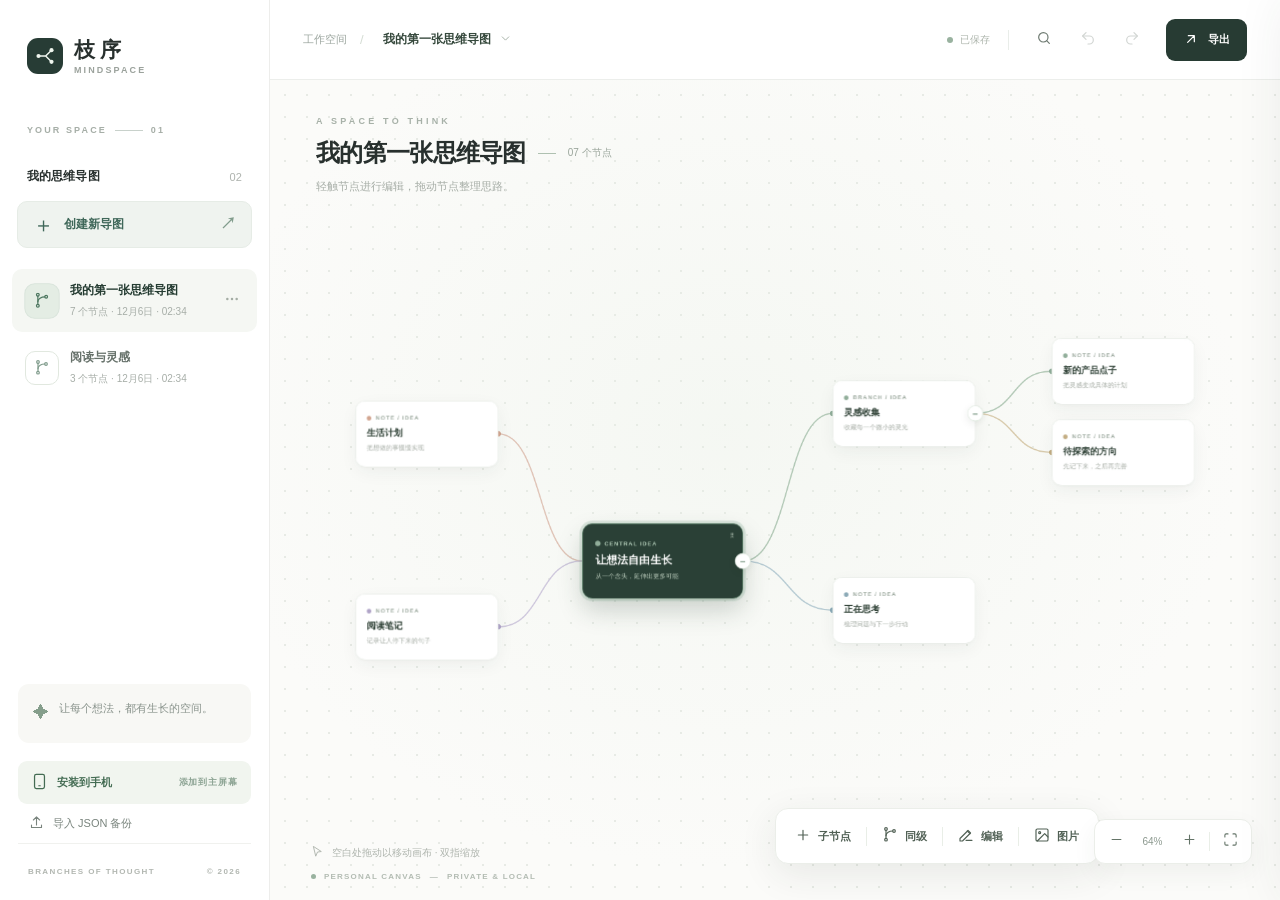
==== zhixu/index.html @ a403e35e "publish: Zhixu Android APK and download site [skip ci]" ====
<!doctype html>
<html lang="zh-CN">
<head>
  <meta charset="UTF-8" />
  <meta name="viewport" content="width=device-width,initial-scale=1,viewport-fit=cover,maximum-scale=1,user-scalable=no" />
  <meta name="theme-color" content="#f8f8f5" />
  <meta name="apple-mobile-web-app-capable" content="yes" />
  <meta name="apple-mobile-web-app-status-bar-style" content="default" />
  <meta name="apple-mobile-web-app-title" content="枝序" />
  <meta name="description" content="枝序 — 一个安静、自由的思维导图工作空间。" />
  <link rel="manifest" href="manifest.webmanifest" />
  <link rel="icon" href="assets/icon.svg" type="image/svg+xml" />
  <link rel="apple-touch-icon" href="assets/icon-192.png" />
  <link rel="stylesheet" href="styles.css" />
  <link rel="stylesheet" href="motion.css" />
  <title>枝序 · Mindspace</title>
</head>
<body>
  <div id="app">
    <aside class="sidebar" id="sidebar">
      <div class="brand-area">
        <div class="brand-emblem" aria-hidden="true"><svg viewBox="0 0 40 40"><path d="M10 20H21M21 20L30 11M21 20L30 29"/><circle cx="10" cy="20" r="3.2"/><circle cx="30" cy="11" r="3.2"/><circle cx="30" cy="29" r="3.2"/></svg></div>
        <div class="brand-text"><span class="brand-cn">枝序</span><span class="brand-en">MINDSPACE</span></div>
        <button class="icon-btn sidebar-close mobile-only" id="close-sidebar" aria-label="关闭侧栏">×</button>
      </div>
      <div class="workspace-caption">YOUR SPACE <span class="caption-line"></span> 01</div>
      <div class="sidebar-section-head"><span>我的思维导图</span><span id="doc-count" class="section-count">0</span></div>
      <button class="new-map-btn" id="new-map-btn"><span class="small-plus">＋</span><span>创建新导图</span><span class="new-map-arrow">↗</span></button>
      <div id="doc-list" class="doc-list"></div>
      <div class="sidebar-bottom">
        <div class="small-help"><span class="help-star">✦</span><span>让每个想法，都有生长的空间。</span></div>
        <button id="install-app-btn" class="sidebar-text-btn install-app-btn"><span data-icon="smartphone"></span> 安装到手机 <span class="install-caption install-suffix">添加到主屏幕</span></button>
        <button id="import-btn" class="sidebar-text-btn"><span data-icon="upload"></span> 导入 JSON 备份</button>
        <div class="sidebar-footer">BRANCHES OF THOUGHT <span>© 2026</span></div>
      </div>
    </aside>
    <div id="sidebar-scrim" class="sidebar-scrim"></div>
    <div class="workspace">
      <header class="topbar">
        <div class="topbar-left">
          <button class="icon-btn mobile-only" id="menu-btn" title="打开导图列表" aria-label="打开导图列表"><span data-icon="menu"></span></button>
          <span class="top-crumb">工作空间</span><span class="top-divider">/</span>
          <button class="title-button" id="rename-btn" title="重命名导图"><span id="header-title">我的思维导图</span><span data-icon="chevron-down"></span></button>
        </div>
        <div class="topbar-right">
          <span class="saved-state"><span class="saved-dot"></span><span id="save-label">已保存</span></span>
          <span class="top-separator"></span>
          <button class="icon-btn hide-small" id="search-btn" title="搜索节点" aria-label="搜索节点"><span data-icon="search"></span></button>
          <button class="icon-btn" id="undo-btn" title="撤销 Ctrl+Z" aria-label="撤销"><span data-icon="undo"></span></button>
          <button class="icon-btn" id="redo-btn" title="重做 Ctrl+Shift+Z" aria-label="重做"><span data-icon="redo"></span></button>
          <button class="export-btn" id="export-btn"><span data-icon="arrow-up-right"></span><span>导出</span></button>
        </div>
      </header>
      <main class="board-frame">
        <div class="canvas-header">
          <div class="eyebrow">A SPACE TO THINK</div>
          <div class="canvas-title-row"><h1 id="canvas-title">我的思维导图</h1><span class="small-accent-line"></span><span class="node-counter" id="node-count">07 个节点</span></div>
          <p class="canvas-description">轻触节点进行编辑，拖动节点整理思路。</p>
        </div>
        <div class="board" id="board" aria-label="思维导图画布">
          <div class="canvas-content" id="canvas-content">
            <svg id="connectors" class="connectors" viewBox="-5000 -5000 10000 10000" xmlns="http://www.w3.org/2000/svg"></svg>
            <div id="nodes-layer"></div>
          </div>
          <div class="canvas-hint" id="canvas-hint"><span data-icon="mouse-pointer"></span> 空白处拖动以移动画布 · 双指缩放</div>
          <div class="float-tools" id="float-tools">
            <button title="新建子节点" id="add-child-btn"><span data-icon="plus"></span><span>子节点</span></button>
            <span class="tool-divider"></span>
            <button title="新建同级节点" id="add-sibling-btn"><span data-icon="git-branch"></span><span>同级</span></button>
            <span class="tool-divider"></span>
            <button title="编辑选中节点" id="edit-selected-btn"><span data-icon="edit-3"></span><span>编辑</span></button>
            <span class="tool-divider"></span>
            <button title="插入图片" id="add-image-btn"><span data-icon="image"></span><span>图片</span></button>
          </div>
          <div class="zoom-control">
            <button id="zoom-out-btn" title="缩小"><span data-icon="minus"></span></button>
            <span id="zoom-label">100%</span>
            <button id="zoom-in-btn" title="放大"><span data-icon="plus"></span></button>
            <span class="zoom-divider"></span>
            <button id="fit-btn" title="适应画布"><span data-icon="maximize"></span></button>
          </div>
          <div class="board-bottom-left"><span class="presence-dot"></span> PERSONAL CANVAS <span>—</span> PRIVATE & LOCAL</div>
        </div>
      </main>
    </div>

    <aside class="inspector" id="inspector" aria-label="节点编辑器">
      <div class="inspector-head"><div><div class="inspector-eyebrow">NODE EDITOR</div><h2>编辑想法</h2></div><button class="icon-btn" id="close-inspector" aria-label="关闭编辑器"><span data-icon="x"></span></button></div>
      <div class="inspector-scroll">
        <div class="field-block"><label for="node-title-input">节点标题 <span>01</span></label><input id="node-title-input" class="editor-input" maxlength="90" placeholder="为这个想法命名" /></div>
        <div class="field-block"><label for="node-note-input">详细内容 <span>02</span></label><textarea id="node-note-input" class="editor-textarea" maxlength="12000" placeholder="写下你的思考、灵感或待办事项…"></textarea><div class="field-caption">支持多行文字 · 自动保存</div></div>
        <div class="field-block"><label>主题颜色 <span>03</span></label><div id="color-palette" class="color-palette"></div></div>
        <div class="field-block"><label>图片附件 <span>04</span></label><div id="image-list" class="image-list"></div><button class="upload-image" id="editor-image-btn"><span data-icon="image-plus"></span><span>添加图片</span><span class="upload-hint">JPG / PNG / WEBP</span></button></div>
        <div class="field-block"><label>结构 <span>05</span></label><div class="inspector-actions"><button id="editor-child-btn"><span data-icon="plus-circle"></span> 添加子节点</button><button id="editor-sibling-btn"><span data-icon="git-branch"></span> 添加同级</button></div></div>
      </div>
      <div class="inspector-foot"><button id="delete-node-btn" class="delete-btn"><span data-icon="trash"></span> 删除节点</button><span>更改将自动保存</span></div>
    </aside>
    <div class="inspector-scrim" id="inspector-scrim"></div>
    <input id="image-input" type="file" accept="image/*" multiple hidden />
    <input id="import-input" type="file" accept="application/json,.json" hidden />
    <div id="modal-root"></div>
    <div id="toast" role="status" aria-live="polite"></div>
  </div>
  <script src="motion.js" defer></script>
  <script src="app.js" defer></script>
</body>
</html>
---- zhixu/styles.css ----
:root{--bg:#f8f8f5;--paper:#fafaf8;--ink:#28302e;--dark:#273c35;--muted:#8b938e;--line:#e9ebe7;--accent:#78968a;--soft:#e7ece7;--sidebar:270px;--topbar:80px;--mobile-safe:env(safe-area-inset-bottom,0px)}
*{box-sizing:border-box}html,body,#app{margin:0;width:100%;height:100%;height:100dvh;overflow:hidden}body{font-family:'DM Sans','Noto Sans SC',-apple-system,BlinkMacSystemFont,'PingFang SC',sans-serif;color:var(--ink);background:var(--bg);-webkit-font-smoothing:antialiased}button,input,textarea{font:inherit}button{cursor:pointer;border:0;background:none;color:inherit;-webkit-tap-highlight-color:transparent}button:focus-visible,input:focus-visible,textarea:focus-visible{outline:2px solid #8daaa0;outline-offset:2px}.mobile-only{display:none!important}
#app{display:flex;position:relative}.sidebar{width:var(--sidebar);flex-shrink:0;background:#fff;border-right:1px solid #ededeb;z-index:20;display:flex;flex-direction:column;position:relative}.brand-area{height:calc(112px + env(safe-area-inset-top,0px));padding-top:env(safe-area-inset-top,0px);display:flex;align-items:center;gap:11px;padding:0 27px}.brand-emblem{width:36px;height:36px;border-radius:11px;background:#273c35;display:flex;align-items:center;justify-content:center}.brand-emblem svg{width:26px;height:26px;fill:none;stroke:#eff5ee;stroke-width:2.2;stroke-linecap:round;stroke-linejoin:round}.brand-emblem circle{fill:#eff5ee;stroke:none}.brand-text{display:flex;flex-direction:column;gap:3px}.brand-cn{font-size:21px;font-weight:650;letter-spacing:5px;line-height:1.2}.brand-en{color:#9ba29c;font-size:9px;letter-spacing:2.1px;font-weight:700}.workspace-caption{font-size:9px;letter-spacing:2.1px;font-weight:700;color:#a6aea7;margin:13px 27px 33px;display:flex;align-items:center;gap:8px}.caption-line{display:block;width:28px;height:1px;background:#c8d1cb}.sidebar-section-head{padding:0 27px;display:flex;justify-content:space-between;align-items:center;font-size:12px;font-weight:600;letter-spacing:.1px;margin-bottom:16px}.section-count{font-size:11px;color:#aeb3ae;font-weight:500}.new-map-btn{margin:0 17px 17px;background:#eff3ef;color:#3f6759;border:1px solid #e6ece6;height:47px;border-radius:10px;display:flex;align-items:center;gap:10px;padding:0 15px;font-size:12px;font-weight:650;transition:background .15s}.new-map-btn:hover{background:#e3ebe4}.small-plus{font-size:21px;font-weight:300;line-height:1}.new-map-arrow{margin-left:auto;font-size:16px;color:#819c8c}.doc-list{padding:0 12px;flex:1;min-height:0;overflow:auto}.doc-item{display:flex;align-items:center;width:100%;text-align:left;padding:13px 13px;border-radius:10px;gap:11px;position:relative;margin:4px 0;color:#67726b}.doc-item:hover{background:#f7f8f6}.doc-item.active{background:#f5f7f3;color:#253c32}.doc-icon{width:34px;height:34px;display:grid;place-items:center;border:1px solid #e1e8df;background:#fff;border-radius:10px;flex-shrink:0;color:#7f9b8b}.doc-item.active .doc-icon{background:#e4ede4;border-color:#dae5dc;color:#4d7760}.doc-icon svg{width:16px;height:16px}.doc-info{flex:1;min-width:0}.doc-title{font-size:12px;font-weight:650;white-space:nowrap;overflow:hidden;text-overflow:ellipsis;display:block}.doc-subtitle{display:block;margin-top:6px;font-size:10px;color:#a7aea8;white-space:nowrap}.doc-more{color:#a4ada4;padding:4px;opacity:0}.doc-item:hover .doc-more,.doc-item.active .doc-more{opacity:1}.sidebar-bottom{padding:0 18px 24px}.small-help{background:#f8f8f5;color:#8a948d;font-size:11px;line-height:1.8;border-radius:11px;padding:15px;margin-bottom:18px;display:flex;gap:10px}.help-star{color:#859e8b;font-size:16px}.sidebar-text-btn{padding:11px;color:#79847d;font-size:11px;display:flex;align-items:center;gap:9px}.sidebar-text-btn svg{width:15px;height:15px}.sidebar-footer{border-top:1px solid #f0f1ee;padding:23px 10px 0;display:flex;justify-content:space-between;color:#b2b7b1;font-size:8px;letter-spacing:1.4px;font-weight:650}
.workspace{display:flex;flex:1;flex-direction:column;min-width:0;background:var(--paper)}.topbar{height:calc(var(--topbar) + env(safe-area-inset-top,0px));padding-top:env(safe-area-inset-top,0px);flex-shrink:0;background:#fff;border-bottom:1px solid #eceeeb;display:flex;align-items:center;justify-content:space-between;padding:0 33px;gap:14px;position:relative;z-index:6}.topbar-left,.topbar-right{display:flex;align-items:center;min-width:0}.topbar-left{gap:13px}.topbar-right{gap:10px}.top-crumb{font-size:11px;color:#9ca69f;white-space:nowrap}.top-divider{color:#d4dcd3;font-size:13px}.title-button{display:flex;align-items:center;gap:8px;min-width:0;max-width:310px;color:#35483c;font-size:12px;font-weight:650}.title-button span:first-child{overflow:hidden;text-overflow:ellipsis;white-space:nowrap}.title-button svg{width:13px;height:13px;color:#a4b0a6;flex-shrink:0}.saved-state{display:flex;align-items:center;gap:7px;color:#adb5ac;font-size:10px;white-space:nowrap}.saved-dot,.presence-dot{display:inline-block;width:6px;height:6px;background:#99b29f;border-radius:50%;flex-shrink:0}.top-separator{width:1px;height:20px;background:#e9ede9;margin:0 8px}.icon-btn{width:34px;height:34px;display:inline-flex;align-items:center;justify-content:center;border-radius:8px;color:#6e7a71;transition:background .15s}.icon-btn:hover{background:#f0f3ef}.icon-btn svg,.export-btn svg{width:16px;height:16px;stroke-width:1.8}.icon-btn:disabled{opacity:.3;cursor:default}.export-btn{display:flex;align-items:center;gap:9px;background:#273b33;color:#fff;padding:12px 17px;border-radius:9px;font-size:11px;font-weight:650;margin-left:7px}.export-btn:hover{background:#3d574b}
.board-frame{display:flex;flex-direction:column;flex:1;min-height:0;position:relative}.canvas-header{z-index:2;pointer-events:none;position:absolute;top:36px;left:46px}.eyebrow{letter-spacing:3.2px;color:#a7b1a8;font-size:9px;font-weight:650}.canvas-title-row{display:flex;align-items:center;gap:12px;margin-top:11px}.canvas-title-row h1{font-size:24px;font-weight:600;letter-spacing:-.7px;margin:0;max-width:480px;overflow:hidden;text-overflow:ellipsis;white-space:nowrap}.small-accent-line{width:18px;height:1px;background:#afc1b1}.node-counter{font-size:10px;color:#9aa59b;font-weight:500}.canvas-description{font-size:11px;color:#a7aea7;margin:10px 0 0}.board{width:100%;height:100%;position:relative;overflow:hidden;touch-action:none;cursor:grab;background-color:#fbfbf9;background-image:radial-gradient(circle,#e7eae5 .88px,transparent 1px);background-size:22px 22px;background-position:4px 4px}.board.grabbing{cursor:grabbing}.canvas-content{position:absolute;left:0;top:0;width:0;height:0;transform-origin:0 0;will-change:transform}.connectors{position:absolute;left:-5000px;top:-5000px;width:10000px;height:10000px;pointer-events:none;overflow:visible}.node{position:absolute;width:224px;height:104px;border:1px solid #e7ece6;background:rgba(255,255,255,.97);border-radius:15px;box-shadow:0 9px 28px rgba(43,62,50,.055),0 2px 6px rgba(43,62,50,.028);padding:15px 17px;cursor:grab;display:flex;flex-direction:column;justify-content:center;gap:8px;user-select:none;-webkit-user-select:none;touch-action:none;transition:border-color .12s,box-shadow .12s}.node:hover{box-shadow:0 11px 33px rgba(43,62,50,.09)}.node.selected{border:1.5px solid #90ae9b;box-shadow:0 0 0 4px rgba(159,187,169,.18),0 16px 32px rgba(43,62,50,.08);z-index:2}.node.root{width:252px;height:118px;background:#2a4036;border:1px solid #2a4036;box-shadow:0 16px 40px rgba(40,65,49,.18);padding:18px 20px;border-radius:16px}.node.root.selected{border-color:#658b73;box-shadow:0 0 0 4px rgba(125,163,138,.25),0 18px 40px rgba(40,65,49,.22)}.node-topline{display:flex;align-items:center;gap:7px;min-width:0}.node-marker{width:7px;height:7px;flex-shrink:0;border-radius:50%;background:var(--node-accent,#8ea89b)}.node-kicker{color:#9ca99e;font-size:9px;letter-spacing:1.3px;text-transform:uppercase;font-weight:700;white-space:nowrap}.node.root .node-kicker{color:#b4ceba}.node-main{display:flex;gap:10px;align-items:center;min-height:0}.node-copy{flex:1;min-width:0}.node-title{font-size:14px;line-height:1.55;font-weight:650;color:#2e4035;overflow:hidden;text-overflow:ellipsis;display:-webkit-box;-webkit-line-clamp:2;-webkit-box-orient:vertical;word-break:break-word}.node.root .node-title{color:#fff;font-size:17px;letter-spacing:.1px}.node-note{font-size:10px;line-height:1.6;color:#a4aba3;white-space:nowrap;overflow:hidden;text-overflow:ellipsis;margin-top:4px}.node.root .node-note{color:#b8c9ba}.node-preview{width:42px;height:42px;object-fit:cover;border-radius:8px;flex-shrink:0;border:1px solid #eee}.node-count-flag{position:absolute;bottom:-10px;right:13px;background:white;border:1px solid #e4ece5;border-radius:12px;color:#7a9581;font-size:9px;padding:3px 7px;font-weight:700}.node.root .node-count-flag{background:#40574b;color:#e4f0e6;border-color:#587362}.collapse-node{position:absolute;right:-13px;top:50%;transform:translateY(-50%);background:#fff;border:1px solid #d9e5d9;color:#7d9a85;width:25px;height:25px;border-radius:50%;display:grid;place-items:center;box-shadow:0 4px 12px rgba(32,49,38,.08);font-size:15px;font-weight:600}.node.has-left>.collapse-node{right:auto;left:-13px}.node.root .collapse-node{background:#fff}.collapse-node:hover{background:#edf5ed}.node .drag-dots{position:absolute;right:13px;top:12px;display:none;color:#adbdaf;font-size:13px;line-height:1}.node.selected .drag-dots{display:block}
.canvas-hint{position:absolute;left:41px;bottom:40px;color:#afb5ae;font-size:10px;display:flex;align-items:center;gap:8px;pointer-events:none}.canvas-hint svg{width:13px;height:13px}.board-bottom-left{position:absolute;left:41px;bottom:19px;display:flex;align-items:center;gap:8px;color:#b3bcb3;font-size:8px;letter-spacing:1.2px;font-weight:700;pointer-events:none}.board-bottom-left .presence-dot{width:5px;height:5px}.float-tools{position:absolute;bottom:36px;left:50%;transform:translateX(-50%);display:flex;align-items:center;background:#fff;padding:6px;border-radius:13px;border:1px solid #ebeee9;box-shadow:0 10px 37px rgba(46,57,47,.095);z-index:4;gap:2px}.float-tools button{display:flex;align-items:center;gap:7px;font-size:11px;font-weight:600;color:#516155;white-space:nowrap;padding:12px 13px;border-radius:8px}.float-tools button:hover{background:#f0f4ef;color:#2e5b40}.float-tools svg{width:16px;height:16px}.tool-divider{width:1px;height:19px;background:#e9eee7}.zoom-control{position:absolute;right:28px;bottom:36px;display:flex;align-items:center;gap:2px;background:#fff;padding:6px;border-radius:11px;border:1px solid #ebeee9;box-shadow:0 9px 25px rgba(43,62,50,.06);z-index:4}.zoom-control button{width:30px;height:31px;display:grid;place-items:center;color:#647468;border-radius:6px}.zoom-control button:hover{background:#f2f4f0}.zoom-control svg{width:15px;height:15px}.zoom-control>span#zoom-label{font-size:10px;color:#8b988e;min-width:39px;text-align:center;font-variant-numeric:tabular-nums}.zoom-divider{height:19px;width:1px;background:#e9eee7;margin:0 3px}
.inspector{position:absolute;right:0;top:0;bottom:0;width:355px;background:#fff;z-index:12;box-shadow:-12px 0 50px rgba(40,54,43,.09);display:flex;flex-direction:column;transform:translateX(105%);transition:transform .28s ease}.inspector.open{transform:translateX(0)}.inspector-head{display:flex;align-items:center;justify-content:space-between;padding:33px 29px 27px;border-bottom:1px solid #f0f2ee}.inspector-eyebrow{font-size:9px;letter-spacing:2.6px;font-weight:700;color:#9eb2a0;margin-bottom:12px}.inspector-head h2{margin:0;font-size:22px;font-weight:650;letter-spacing:-.4px}.inspector-scroll{padding:26px 29px;overflow:auto;flex:1}.field-block{margin-bottom:30px}.field-block>label{display:flex;align-items:center;justify-content:space-between;font-size:12px;color:#34483b;font-weight:650;margin-bottom:13px}.field-block>label span{color:#bac8b9;font-size:10px;letter-spacing:1px}.editor-input,.editor-textarea{width:100%;border:1px solid #e8ece6;background:#fafbf9;border-radius:10px;color:#2e4035;padding:13px 14px;font-size:12px;outline:none;transition:border-color .12s}.editor-input:focus,.editor-textarea:focus{border-color:#95b09b;background:#fff}.editor-textarea{min-height:144px;resize:vertical;line-height:1.85}.editor-input::placeholder,.editor-textarea::placeholder{color:#b3bbb2}.field-caption{color:#b3bdb3;font-size:10px;margin-top:9px}.color-palette{display:flex;align-items:center;gap:10px}.swatch{border:0;width:29px;height:29px;border-radius:50%;display:grid;place-items:center;box-shadow:inset 0 0 0 1px rgba(0,0,0,.04);transition:transform .15s}.swatch:hover{transform:scale(1.07)}.swatch.active{outline:1px solid #90a797;outline-offset:4px}.swatch svg{width:14px;height:14px;color:#fff;stroke-width:2.8}.upload-image{width:100%;min-height:55px;border:1px dashed #cadbca;background:#fafcf9;border-radius:10px;display:flex;align-items:center;padding:0 13px;gap:10px;color:#557c62;font-size:11px;font-weight:650}.upload-image svg{width:19px;height:19px}.upload-hint{margin-left:auto;color:#acb9ad;font-size:8px;letter-spacing:.5px;font-weight:500}.image-list{display:grid;grid-template-columns:repeat(3,minmax(0,1fr));gap:8px}.image-wrap{aspect-ratio:1;position:relative;border-radius:9px;overflow:hidden;margin-bottom:10px;background:#f4f5f1}.image-wrap img{width:100%;height:100%;object-fit:cover;cursor:pointer}.remove-image{position:absolute;right:4px;top:4px;width:21px;height:21px;color:#fff;background:#253a31b3;border-radius:50%;font-size:14px;display:grid;place-items:center}.inspector-actions{display:grid;grid-template-columns:1fr 1fr;gap:10px}.inspector-actions button{border:1px solid #e8eee8;background:#fafcf9;border-radius:10px;padding:14px 6px;font-size:10px;color:#58755e;display:flex;flex-direction:column;align-items:center;gap:8px}.inspector-actions button svg{width:18px;height:18px}.inspector-actions button:hover{background:#edf5ed}.inspector-foot{min-height:77px;border-top:1px solid #eef0eb;padding:17px 29px 24px;display:flex;align-items:center;justify-content:space-between;gap:8px}.inspector-foot>span{font-size:10px;color:#b7c0b5}.delete-btn{font-size:11px;color:#b57972;display:flex;align-items:center;gap:7px}.delete-btn svg{width:15px;height:15px}.delete-btn:disabled{opacity:.3}.inspector-scrim{display:none}.sidebar-scrim{display:none}
#modal-root{position:absolute;inset:0;pointer-events:none;z-index:40}.modal-backdrop{pointer-events:auto;position:absolute;inset:0;background:#273b3380;display:flex;align-items:center;justify-content:center;padding:24px;backdrop-filter:blur(4px)}.modal{width:min(410px,100%);background:#fff;border-radius:17px;box-shadow:0 20px 70px #172f2542;padding:28px}.modal-eyebrow{color:#96ab99;font-size:9px;font-weight:700;letter-spacing:2px;margin-bottom:10px}.modal h3{margin:0 0 9px;font-size:21px;font-weight:650;color:#283e32}.modal p{font-size:12px;line-height:1.9;color:#87948a;margin:0 0 23px}.modal-field{width:100%;height:46px;border-radius:9px;border:1px solid #e4ece4;background:#fafbf9;padding:0 13px;font-size:13px;color:#2d4938}.modal-buttons{display:flex;justify-content:flex-end;gap:9px;margin-top:22px}.modal-buttons button,.modal-choice{padding:12px 18px;border-radius:9px;font-size:11px;font-weight:650;background:#eff3ef;color:#57715c}.modal-buttons .primary{background:#2a4135;color:#fff}.modal-buttons .danger{background:#a15b55;color:#fff}.modal-option-list{display:flex;flex-direction:column;gap:8px}.modal-choice{display:flex;align-items:center;justify-content:space-between;width:100%;padding:16px;text-align:left}.modal-choice:hover{background:#e8eee8}.modal-choice svg{width:16px;height:16px}.modal-option-sub{display:block;font-size:10px;font-weight:400;color:#a4afa4;margin-top:6px}#toast{pointer-events:none;position:absolute;left:50%;bottom:115px;transform:translate(-50%,12px);padding:10px 17px;border-radius:8px;background:#273a31;color:#fff;font-size:11px;box-shadow:0 8px 28px #22392b30;opacity:0;transition:opacity .2s,transform .2s;z-index:60;max-width:calc(100% - 40px);text-align:center;white-space:nowrap}#toast.show{opacity:1;transform:translate(-50%,0)}.image-lightbox{pointer-events:auto;position:absolute;inset:0;background:#17241de6;display:flex;justify-content:center;align-items:center;padding:55px 20px}.image-lightbox img{max-width:100%;max-height:100%;object-fit:contain}.image-lightbox button{position:absolute;top:30px;right:25px;color:#fff;font-size:27px}.empty-state{color:#a4afa5;font-size:11px;padding:15px;text-align:center;line-height:1.9}
@media(max-width:1100px){.sidebar{width:236px}.brand-area{padding:0 20px}.workspace-caption{margin-left:20px;margin-right:20px}.sidebar-section-head{padding:0 20px}.float-tools{left:43%;}.canvas-header{left:30px}.topbar{padding:0 21px}.canvas-hint,.board-bottom-left{left:24px}}
@media(max-width:780px){:root{--topbar:64px}.mobile-only{display:inline-flex!important}.sidebar{position:absolute;left:0;top:0;bottom:0;width:min(304px,86vw);transform:translateX(-104%);transition:transform .27s;box-shadow:8px 0 30px #1b2a1e12;z-index:35}.sidebar.open{transform:translateX(0)}.sidebar-scrim.show{display:block;position:absolute;inset:0;background:#23352977;z-index:34}.brand-area{height:94px}.sidebar-close{margin-left:auto;font-size:22px}.workspace{width:100%}.topbar{padding:0 15px}.topbar-left{gap:8px}.top-crumb,.top-divider{display:none}.title-button{font-size:13px;max-width:min(41vw,210px)}.topbar-right{gap:2px}.saved-state{display:none}.top-separator{display:none}.icon-btn{width:32px;height:32px}.export-btn{padding:10px;border-radius:8px;margin-left:2px}.export-btn span:last-child{display:none}.canvas-header{top:29px;left:21px;max-width:calc(100% - 35px)}.canvas-title-row h1{font-size:21px;max-width:70vw}.canvas-description{font-size:10px}.board{background-size:21px 21px}.float-tools{bottom:calc(23px + var(--mobile-safe));left:50%;width:max-content;max-width:calc(100% - 24px);padding:5px;box-shadow:0 10px 32px #233d2d20}.float-tools button{padding:11px 9px;font-size:10px;gap:6px}.float-tools svg{width:15px;height:15px}.zoom-control{bottom:calc(90px + var(--mobile-safe));right:14px;padding:4px}.canvas-hint{left:16px;bottom:calc(105px + var(--mobile-safe));max-width:55%;font-size:9px;line-height:1.5}.board-bottom-left{left:17px;bottom:calc(18px + var(--mobile-safe));display:none}.inspector{top:auto;bottom:0;width:100%;height:min(80dvh,780px);border-radius:22px 22px 0 0;transform:translateY(106%);z-index:31;transition:transform .28s}.inspector.open{transform:translateY(0)}.inspector-scrim.show{display:block;position:absolute;inset:0;background:#22382c70;z-index:30}.inspector-head{padding:22px 24px 18px}.inspector-head h2{font-size:20px}.inspector-scroll{padding:22px 24px}.inspector-foot{padding:14px 24px calc(17px + var(--mobile-safe))}.node{box-shadow:0 7px 20px rgba(43,62,50,.085)}#toast{bottom:calc(169px + var(--mobile-safe))}}
@media(max-width:365px){.float-tools button{padding:10px 7px;font-size:9px}.canvas-description{max-width:275px}.zoom-control{right:12px}.canvas-hint{max-width:65%;font-size:8px}.topbar-right #undo-btn,.topbar-right #redo-btn{display:none}}
---- zhixu/motion.css ----
/* Motion & interaction polish. Animation never changes user content. */
:root{--ease-calm:cubic-bezier(.2,.72,.17,1);--ease-spring:cubic-bezier(.2,1.18,.24,1);--motion-fast:180ms;--motion-med:330ms;--motion-slow:540ms}
@keyframes gentle-rise{from{opacity:0;transform:translate3d(0,11px,0)}to{opacity:1;transform:translate3d(0,0,0)}}
@keyframes modal-arrive{from{opacity:0;transform:translate3d(0,18px,0) scale(.974);filter:blur(2px)}to{opacity:1;transform:translate3d(0,0,0) scale(1);filter:blur(0)}}
@keyframes backdrop-arrive{from{opacity:0}to{opacity:1}}
@keyframes settle-pulse{0%,100%{opacity:1}50%{opacity:.48}}
@keyframes ambient-in{from{opacity:0;transform:scale(1.06)}to{opacity:1;transform:scale(1)}}
body{scroll-behavior:smooth}
.board:before{content:"";pointer-events:none;position:absolute;inset:0;background:radial-gradient(ellipse at 45% 43%,rgba(230,239,228,.3),transparent 66%);opacity:.9;animation:ambient-in 1s var(--ease-calm) both}
.canvas-header{animation:gentle-rise .68s .10s var(--ease-calm) both}
.node{backface-visibility:hidden;transform-origin:center;transition:border-color var(--motion-fast) ease, box-shadow var(--motion-med) var(--ease-calm),background-color var(--motion-fast) ease;contain:layout style}
.node.selected{transition:box-shadow var(--motion-med) var(--ease-calm),border-color var(--motion-fast) ease}
.node.is-dragging{z-index:8;cursor:grabbing;box-shadow:0 26px 65px rgba(36,64,44,.22),0 0 0 4px rgba(145,174,154,.14)!important;transition:box-shadow .15s ease}
.node-ghost{pointer-events:none!important;z-index:0!important;user-select:none}
.node-ghost *{pointer-events:none!important}
.node .node-marker{transition:transform .28s var(--ease-spring),background .2s}
.node.selected .node-marker{transform:scale(1.24)}
.collapse-node{transition:background .2s,box-shadow .25s,scale .22s var(--ease-spring)}
.collapse-node:active{scale:.87}
button{transition-property:background-color,color,box-shadow,transform,opacity;transition-duration:var(--motion-fast);transition-timing-function:var(--ease-calm)}
button:active:not(:disabled){transform:scale(.965)}
.float-tools,.zoom-control{transition:box-shadow var(--motion-med) var(--ease-calm);animation:gentle-rise .68s .22s var(--ease-calm) both}
.float-tools:hover,.zoom-control:hover{box-shadow:0 15px 37px rgba(46,57,47,.13)}
.new-map-btn:hover{transform:translateY(-1px);box-shadow:0 5px 17px rgba(48,78,53,.07)}
.export-btn:hover{transform:translateY(-1px);box-shadow:0 8px 20px rgba(39,59,51,.15)}
.doc-item{transition:background .22s var(--ease-calm),color .22s var(--ease-calm),transform .22s var(--ease-calm)}
.doc-item.active .doc-icon{transition:background .26s ease,color .26s ease,transform .3s var(--ease-spring);transform:scale(1.04)}
.doc-item:active{transform:scale(.985)}
.sidebar,.inspector{transition-duration:.42s!important;transition-timing-function:var(--ease-calm)!important}
.sidebar-scrim.show,.inspector-scrim.show{animation:backdrop-arrive .28s ease both}
.modal-backdrop{animation:backdrop-arrive .24s ease both}
.modal{animation:modal-arrive .39s var(--ease-spring) both;transform-origin:50% 60%}
#toast{transition:opacity .25s var(--ease-calm),transform .38s var(--ease-spring)!important;border:1px solid rgba(255,255,255,.1)}
.swatch{transition:scale .23s var(--ease-spring),outline-color .2s,box-shadow .2s}
.swatch:hover{scale:1.08}
.swatch.active{scale:1.08;box-shadow:0 4px 14px rgba(34,55,40,.16)}
.editor-input,.editor-textarea{transition:box-shadow .25s var(--ease-calm),border-color .2s ease,background-color .2s ease}
.editor-input:focus,.editor-textarea:focus{box-shadow:0 0 0 4px rgba(141,173,149,.13)}
.image-wrap{transition:transform .28s var(--ease-spring),box-shadow .22s}
.image-wrap:hover{transform:translateY(-2px);box-shadow:0 8px 20px rgba(28,60,39,.12)}
#save-label:has(+ *){transition:color .2s}
.saved-dot{animation:settle-pulse 3s ease-in-out infinite}
.install-app-btn{color:#446c53!important;font-weight:700!important;margin-top:2px;border-radius:9px;background:#f1f5ef!important;padding:12px 13px!important;width:100%;justify-content:flex-start}
.install-app-btn:hover{background:#e4eee4!important}
.install-app-btn .install-suffix{margin-left:auto;font-size:9px;color:#8ea595;letter-spacing:.1em}
.install-app-btn svg{width:17px;height:17px}
.install-app-btn.is-installed{color:#7b8e7c!important;background:#f7f8f4!important}
@media(max-width:780px){
 .sidebar,.inspector{transition-duration:.44s!important}
 .inspector{box-shadow:0 -16px 54px rgba(31,53,37,.11)}
 .inspector:before{content:"";position:absolute;top:9px;left:50%;transform:translateX(-50%);width:38px;height:4px;border-radius:6px;background:#d8e1d9;pointer-events:none}
 .float-tools{backdrop-filter:blur(12px);background:rgba(255,255,255,.96)}
 .node:active{filter:brightness(.99)}
 .modal{animation-duration:.36s}
}
@media(prefers-reduced-motion:reduce){
 *,*:before,*:after{animation-duration:.01ms!important;animation-delay:0ms!important;animation-iteration-count:1!important;scroll-behavior:auto!important;transition-duration:.01ms!important}
}
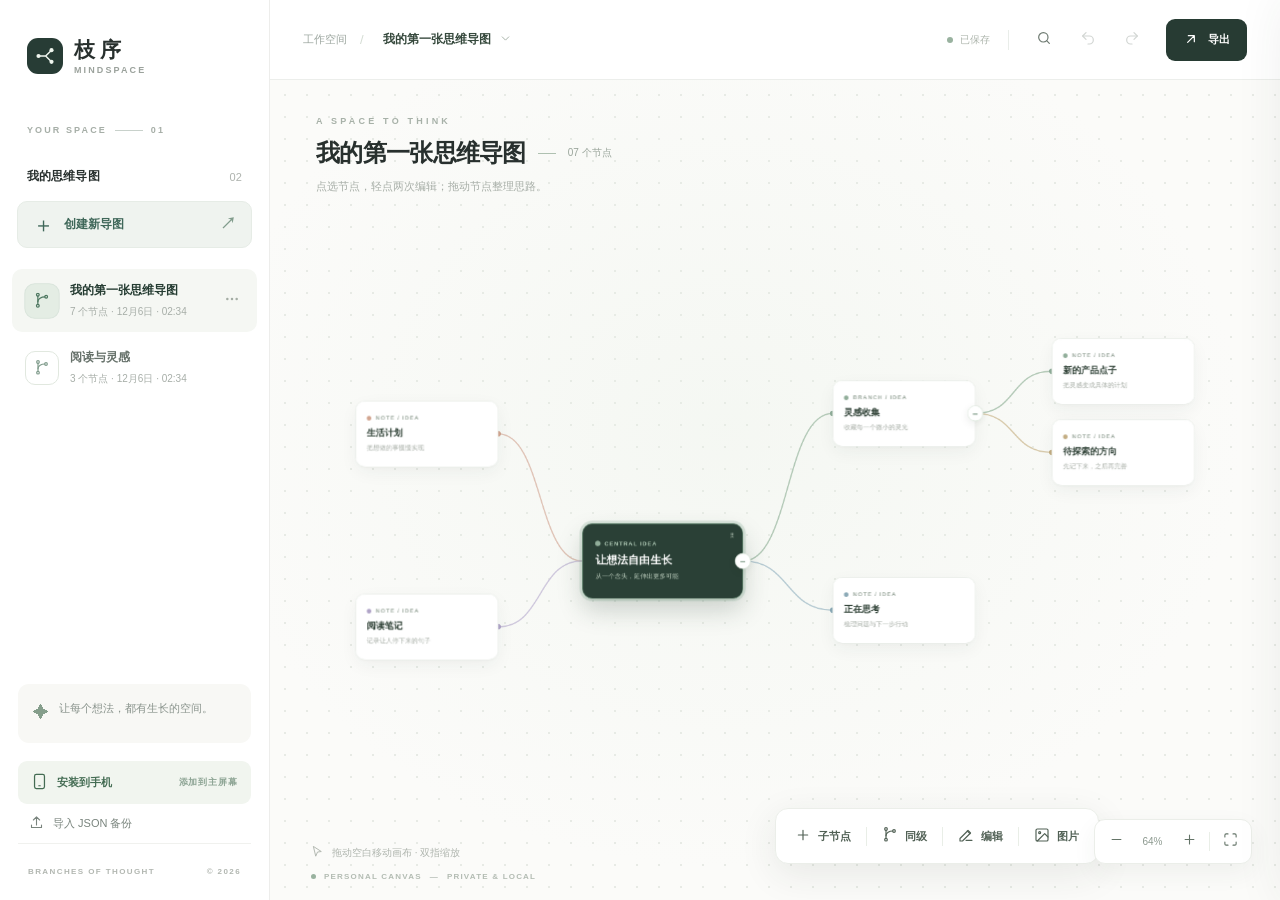
==== commit 31b8679d: "publish: Zhixu Android APK and download site [skip ci]" ====
--- a/zhixu/index.html
+++ b/zhixu/index.html
@@ -13,6 +13,7 @@
   <link rel="apple-touch-icon" href="assets/icon-192.png" />
   <link rel="stylesheet" href="styles.css" />
   <link rel="stylesheet" href="motion.css" />
+  <link rel="stylesheet" href="mobile-v3.css" />
   <title>枝序 · Mindspace</title>
 </head>
 <body>
@@ -55,14 +56,14 @@
         <div class="canvas-header">
           <div class="eyebrow">A SPACE TO THINK</div>
           <div class="canvas-title-row"><h1 id="canvas-title">我的思维导图</h1><span class="small-accent-line"></span><span class="node-counter" id="node-count">07 个节点</span></div>
-          <p class="canvas-description">轻触节点进行编辑，拖动节点整理思路。</p>
+          <p class="canvas-description">点选节点，轻点两次编辑；拖动节点整理思路。</p>
         </div>
         <div class="board" id="board" aria-label="思维导图画布">
           <div class="canvas-content" id="canvas-content">
             <svg id="connectors" class="connectors" viewBox="-5000 -5000 10000 10000" xmlns="http://www.w3.org/2000/svg"></svg>
             <div id="nodes-layer"></div>
           </div>
-          <div class="canvas-hint" id="canvas-hint"><span data-icon="mouse-pointer"></span> 空白处拖动以移动画布 · 双指缩放</div>
+          <div class="canvas-hint" id="canvas-hint"><span data-icon="mouse-pointer"></span> 拖动空白移动画布 · 双指缩放</div>
           <div class="float-tools" id="float-tools">
             <button title="新建子节点" id="add-child-btn"><span data-icon="plus"></span><span>子节点</span></button>
             <span class="tool-divider"></span>
--- a/zhixu/mobile-v3.css
+++ b/zhixu/mobile-v3.css
@@ -0,0 +1,106 @@
+/* 枝序 Mobile v3 — true edge-to-edge, thumb-first editing. */
+:root{--mobile-dock-height:78px;--mobile-edge:14px}
+@media(max-width:780px){
+  html,body,#app{width:100%;height:100%;height:100dvh;min-width:0;overscroll-behavior:none}
+  body{font-size:14px;touch-action:manipulation}
+  .workspace{min-width:0;overflow:hidden}
+  .topbar{--topbar:58px;height:calc(58px + env(safe-area-inset-top,0px));padding:env(safe-area-inset-top,0px) 13px 0!important;gap:5px;box-shadow:0 2px 14px rgba(42,65,51,.022);border-bottom-color:#ecefeb}
+  .topbar-left{flex:1;min-width:0;gap:7px}
+  #menu-btn{width:42px;height:42px;flex:0 0 42px;border-radius:11px}
+  .title-button{flex:1;min-width:0;max-width:none!important;min-height:43px;padding:0 3px 0 0;gap:5px;font-size:14px!important;letter-spacing:-.2px;font-weight:680}
+  .title-button span:first-child{min-width:0}
+  .title-button svg{width:12px;height:12px}
+  .topbar-right{gap:2px;flex:0 0 auto}
+  .topbar-right .icon-btn{display:inline-flex!important;width:39px;height:43px;justify-content:center;border-radius:11px;color:#68776e}
+  #redo-btn{display:none!important}
+  #search-btn{display:inline-flex!important}
+  #undo-btn:disabled{opacity:.28}
+  .export-btn{min-width:43px;width:43px;height:43px;margin:0 0 0 3px;padding:0!important;border-radius:12px;display:grid;place-items:center;box-shadow:0 3px 9px rgba(24,53,33,.1)}
+  .export-btn svg{width:19px;height:19px}
+  .board-frame{min-height:0;flex:1}
+  .board{background-color:#fafbf8;background-size:24px 24px;background-image:radial-gradient(circle,rgba(190,202,187,.48) .85px,transparent 1px);background-position:10px 8px}
+  .board:before{background:radial-gradient(ellipse at 48% 46%,rgba(239,246,237,.68),transparent 71%);opacity:.65}
+  /* Remove the duplicated three-line desktop heading. Keep a small node-count chip. */
+  .canvas-header{left:14px;top:16px;max-width:unset!important;pointer-events:none;animation:none!important}
+  .eyebrow,.small-accent-line,.canvas-description,.canvas-title-row h1{display:none!important}
+  .canvas-title-row{height:40px;margin:0;padding:0 13px;display:flex;gap:0;align-items:center;background:rgba(255,255,255,.87);border:1px solid rgba(225,232,224,.86);border-radius:14px;box-shadow:0 5px 20px rgba(38,58,45,.045);backdrop-filter:blur(14px);-webkit-backdrop-filter:blur(14px)}
+  .node-counter{font-size:11px;color:#60796a;font-weight:670;white-space:nowrap;letter-spacing:.15px}
+  .node-counter:before{content:'●';font-size:8px;color:#80a18c;margin-right:8px;vertical-align:1px}
+  .zoom-control{animation:none!important;position:absolute;right:14px;left:auto;top:16px;bottom:auto;transform:none!important;display:flex;align-items:center;gap:0;padding:3px;height:40px;border-radius:14px;background:rgba(255,255,255,.91);border:1px solid #e6ece5;box-shadow:0 5px 20px rgba(39,63,45,.055);backdrop-filter:blur(14px);-webkit-backdrop-filter:blur(14px);z-index:5}
+  .zoom-control button{display:grid;place-items:center;min-width:34px;width:34px;height:33px;padding:0;border-radius:9px}
+  .zoom-control button svg{width:16px;height:16px}
+  .zoom-control button:active{background:#eaf0e9}
+  .zoom-control #zoom-label{min-width:41px;font-size:10px;text-align:center;color:#61736a;font-variant-numeric:tabular-nums}
+  .zoom-control .zoom-divider{height:20px;margin:0 3px;background:#e6ebe5}
+  /* The v2 transform animation replaced translateX(-50%), shifting the dock offscreen. */
+  .float-tools{animation:none!important;transform:translateX(-50%)!important;left:50%!important;right:auto!important;bottom:calc(13px + env(safe-area-inset-bottom,0px));width:calc(100% - 26px);max-width:480px;min-height:76px;padding:7px!important;display:grid;grid-template-columns:repeat(4,minmax(0,1fr));gap:3px;border:1px solid #e6ebe5;border-radius:21px;background:rgba(255,255,255,.975);box-shadow:0 16px 42px rgba(35,58,41,.14),0 2px 8px rgba(32,50,36,.05);backdrop-filter:blur(18px);-webkit-backdrop-filter:blur(18px);z-index:7}
+  .float-tools .tool-divider{display:none!important}
+  .float-tools button{display:flex;flex-direction:column;align-items:center;justify-content:center;gap:5px!important;width:100%;min-width:0;min-height:62px;padding:6px 2px!important;border-radius:15px;color:#52645a;font-size:11px!important;font-weight:620;letter-spacing:0;white-space:nowrap;touch-action:manipulation}
+  .float-tools button svg{width:20px;height:20px;stroke-width:1.85}
+  .float-tools #add-child-btn{background:#294539;color:#fff;box-shadow:0 4px 13px rgba(27,63,40,.15)}
+  .float-tools button:active{background:#eaf1e9;transform:scale(.94)}
+  .float-tools #add-child-btn:active{background:#476b56}
+  .canvas-hint{left:50%;transform:translateX(-50%);bottom:calc(108px + env(safe-area-inset-bottom,0px));max-width:calc(100% - 36px);padding:7px 11px;background:rgba(250,251,248,.83);border-radius:20px;white-space:nowrap;font-size:10px;line-height:1.35;color:#9aa69c;gap:6px;letter-spacing:0;justify-content:center;pointer-events:none;transition:opacity .25s}
+  .canvas-hint svg{width:13px;height:13px}
+  .board-bottom-left{display:none!important}
+  .node{border-radius:17px;box-shadow:0 9px 31px rgba(42,62,48,.11)}
+  .node.root{background:#294237}
+  .node.selected{box-shadow:0 0 0 4px rgba(122,163,139,.18),0 14px 32px rgba(36,57,41,.13)}
+  .node.root.selected{box-shadow:0 0 0 4px rgba(114,156,130,.26),0 16px 36px rgba(39,59,43,.22)}
+  .node .node-title{font-size:15px}
+  .node.root .node-title{font-size:19px}
+  .node .node-note{font-size:11px}
+  .collapse-node{width:32px;height:32px;right:-16px;font-size:19px;touch-action:manipulation}
+  .node.has-left>.collapse-node{left:-16px}
+  .collapse-node:after{content:'';position:absolute;inset:-7px;border-radius:50%}
+  .node.is-dragging{box-shadow:0 20px 48px rgba(31,58,40,.24),0 0 0 5px rgba(132,169,145,.2)!important}
+  /* An editable sheet rather than a panel that obscures the whole map. */
+  .inspector{height:min(80dvh,760px);height:min(calc(var(--viewport-height,100dvh) * .8),760px);max-height:calc(var(--viewport-height,100dvh) - 26px);border-radius:25px 25px 0 0;background:#fff;box-shadow:0 -17px 70px rgba(25,43,32,.18)}
+  .inspector-head{padding:24px 23px 17px;min-height:87px}
+  .inspector-eyebrow{font-size:9px;letter-spacing:2px;margin-bottom:6px}
+  .inspector-head h2{font-size:19px}
+  #close-inspector{width:43px;height:43px;background:#f6f8f5;border-radius:12px}
+  .inspector-scroll{padding:19px 22px 34px;overscroll-behavior:contain;-webkit-overflow-scrolling:touch}
+  .field-block{margin-bottom:25px}
+  .field-block>label{font-size:13px;margin-bottom:11px}
+  .editor-input,.editor-textarea{font-size:16px!important;min-height:51px;padding:13px 15px;border-radius:12px}
+  .editor-textarea{min-height:136px}
+  .inspector-actions button{min-height:73px;font-size:12px;border-radius:13px}
+  .swatch{width:37px;height:37px}
+  .inspector-foot{padding:11px 22px calc(12px + env(safe-area-inset-bottom,0px));min-height:65px;background:white}
+  .inspector-foot>span{font-size:10px}
+  .delete-btn{min-height:44px;padding:0 8px;font-size:12px}
+  .sidebar{padding-bottom:env(safe-area-inset-bottom,0px)}
+  .brand-area{height:84px}
+  .doc-item{min-height:58px}
+  .doc-more{opacity:1}
+  #toast{bottom:calc(111px + env(safe-area-inset-bottom,0px));padding:12px 15px;border-radius:12px;font-size:12px;white-space:normal;max-width:calc(100vw - 36px)}
+  .modal-backdrop{align-items:center;padding:20px 17px;overscroll-behavior:contain}
+  .modal{max-width:430px;max-height:calc(100dvh - 60px);overflow:auto;padding:23px;border-radius:20px}
+  .modal h3{font-size:20px}
+  .modal p{font-size:13px}
+  .modal-buttons button,.modal-choice{min-height:46px;font-size:13px}
+  .keyboard-open .float-tools,.keyboard-open .canvas-hint{opacity:0!important;pointer-events:none!important}
+  .keyboard-open .zoom-control{opacity:.25;pointer-events:none}
+}
+@media(max-width:360px){
+  .topbar{padding-left:9px!important;padding-right:9px!important}
+  .topbar-right .icon-btn{width:36px}
+  .export-btn{width:40px;min-width:40px}
+  .canvas-header{left:10px}
+  .zoom-control{right:9px}
+  .zoom-control button{min-width:31px;width:31px}
+  .zoom-control #zoom-label{min-width:35px}
+  .float-tools{width:calc(100% - 16px)}
+  .float-tools button{font-size:10px!important}
+}
+@media(max-height:580px) and (max-width:780px){
+  .canvas-hint{display:none!important}
+  .inspector{height:min(92dvh,700px)}
+}
+@media(prefers-reduced-motion:reduce){
+  .float-tools,.zoom-control{animation:none!important}
+}
+@media(min-width:390px) and (max-width:780px){
+  #redo-btn{display:inline-flex!important}
+}
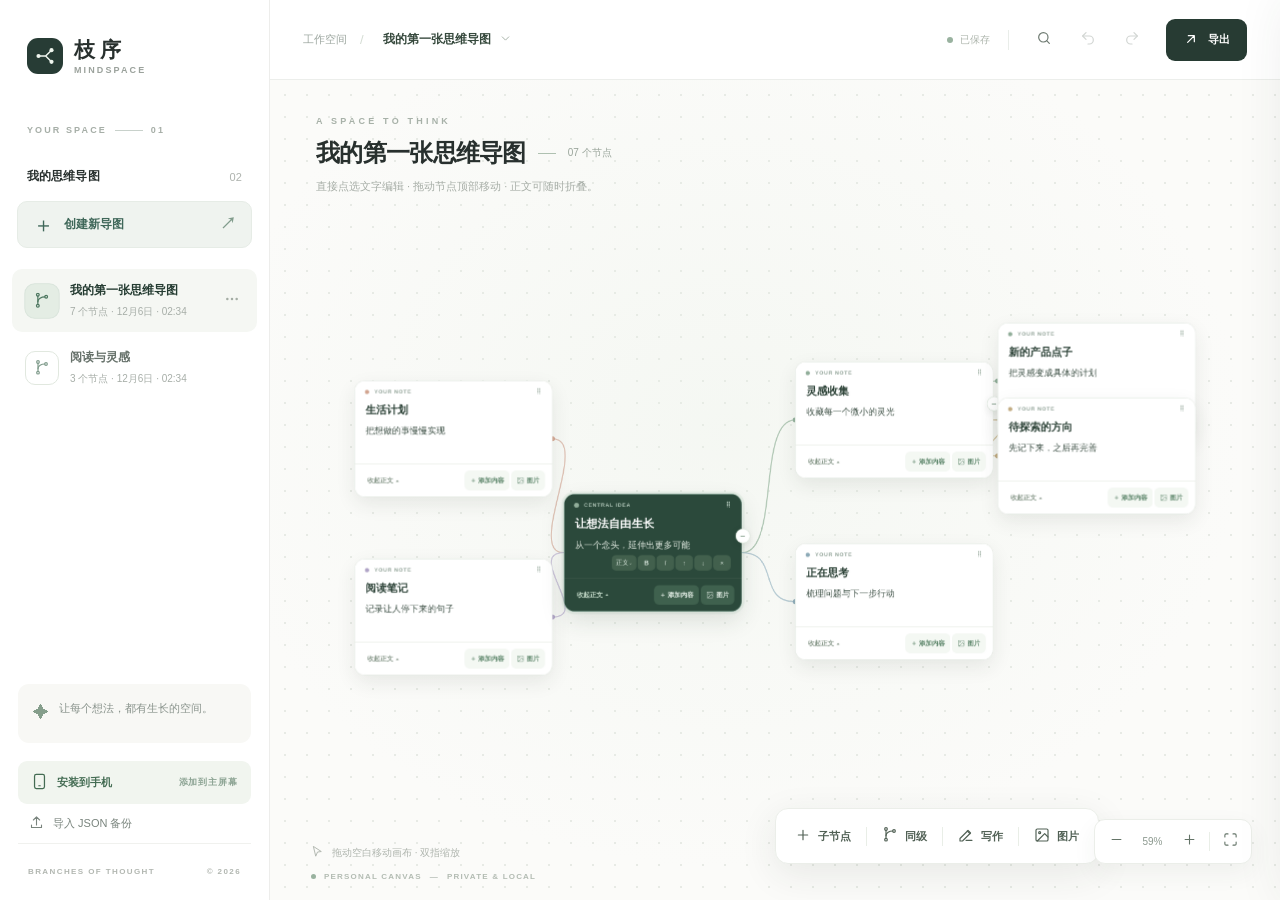
==== commit f824bc6d: "publish: Zhixu Android APK and download site [skip ci]" ====
--- a/zhixu/index.html
+++ b/zhixu/index.html
@@ -14,7 +14,8 @@
   <link rel="stylesheet" href="styles.css" />
   <link rel="stylesheet" href="motion.css" />
   <link rel="stylesheet" href="mobile-v3.css" />
-  <title>枝序 · Mindspace</title>
+  <link rel="stylesheet" href="article-v11.css" />
+  <title>枝序 1.1 · Mindspace</title>
 </head>
 <body>
   <div id="app">
@@ -56,7 +57,7 @@
         <div class="canvas-header">
           <div class="eyebrow">A SPACE TO THINK</div>
           <div class="canvas-title-row"><h1 id="canvas-title">我的思维导图</h1><span class="small-accent-line"></span><span class="node-counter" id="node-count">07 个节点</span></div>
-          <p class="canvas-description">点选节点，轻点两次编辑；拖动节点整理思路。</p>
+          <p class="canvas-description">直接点选文字编辑 · 拖动节点顶部移动 · 正文可随时折叠。</p>
         </div>
         <div class="board" id="board" aria-label="思维导图画布">
           <div class="canvas-content" id="canvas-content">
@@ -69,7 +70,7 @@
             <span class="tool-divider"></span>
             <button title="新建同级节点" id="add-sibling-btn"><span data-icon="git-branch"></span><span>同级</span></button>
             <span class="tool-divider"></span>
-            <button title="编辑选中节点" id="edit-selected-btn"><span data-icon="edit-3"></span><span>编辑</span></button>
+            <button title="直接编辑选中节点" id="edit-selected-btn"><span data-icon="edit-3"></span><span>写作</span></button>
             <span class="tool-divider"></span>
             <button title="插入图片" id="add-image-btn"><span data-icon="image"></span><span>图片</span></button>
           </div>
@@ -97,7 +98,7 @@
       <div class="inspector-foot"><button id="delete-node-btn" class="delete-btn"><span data-icon="trash"></span> 删除节点</button><span>更改将自动保存</span></div>
     </aside>
     <div class="inspector-scrim" id="inspector-scrim"></div>
-    <input id="image-input" type="file" accept="image/*" multiple hidden />
+    <input id="image-input" type="file" accept="image/*" multiple style="position:fixed;left:-9999px;opacity:0;width:1px;height:1px" />
     <input id="import-input" type="file" accept="application/json,.json" hidden />
     <div id="modal-root"></div>
     <div id="toast" role="status" aria-live="polite"></div>
--- a/zhixu/article-v11.css
+++ b/zhixu/article-v11.css
@@ -0,0 +1,68 @@
+/* 枝序 v1.1 · expanded documents on an infinite canvas */
+:root{--article-ink:#2c4237;--article-soft:#6a7a70;--article-outline:#e6ebe5;--article-card:#fff;--article-shadow:0 12px 34px rgba(39,58,43,.095)}
+.node.document-node,.node.document-node.root{box-sizing:border-box;display:flex;position:absolute;flex-direction:column;justify-content:flex-start;gap:0;align-items:stretch;width:336px;height:auto!important;min-height:132px;padding:0!important;background:var(--article-card)!important;color:var(--article-ink);border:1px solid var(--article-outline);border-radius:18px;box-shadow:var(--article-shadow);user-select:auto;-webkit-user-select:auto;touch-action:none;overflow:visible;cursor:default;transition:box-shadow .18s,border-color .18s}
+.node.document-node.root{width:302px;min-height:118px;border-color:#476d57;background:#2b493b!important;color:white}
+.node.document-node.selected{border-color:#8eafa0;box-shadow:0 0 0 4px #8ab29a25,0 16px 42px #223d3022;z-index:5}
+.node.document-node .node-handle{height:36px;min-height:36px;display:flex;align-items:center;gap:9px;padding:0 17px;border-radius:17px 17px 0 0;touch-action:none;cursor:grab;user-select:none;-webkit-user-select:none;color:#819489}
+.node.document-node .node-handle:active{cursor:grabbing}
+.node.document-node .node-kicker{font-size:9px;letter-spacing:1.05px;flex:1;color:#91a398}
+.node.document-node .node-marker{width:7px;height:7px;background:var(--node-accent,#90aa97)}
+.node.document-node .handle-grip{font-size:16px;letter-spacing:2px;color:#a9b8ad;line-height:1}
+.node.document-node.root .node-handle{color:#a8c5b0}
+.node.document-node.root .node-kicker{color:#b4cabc}
+.node.document-node.root .handle-grip{color:#b9cec1}
+.node.document-node .node-title{font-family:inherit;display:block;min-width:0;width:auto;max-width:none;margin:0 18px 8px;border:0;outline:0;box-sizing:border-box;padding:0;color:var(--article-ink);font-weight:700;font-size:18px;line-height:1.5;white-space:pre-wrap;overflow:visible;text-overflow:clip;-webkit-line-clamp:unset;-webkit-box-orient:initial;overflow-wrap:anywhere;cursor:text;touch-action:pan-y;user-select:text;-webkit-user-select:text}
+.node.document-node.root .node-title{color:#fff;font-size:19px}
+.node.document-node [contenteditable=true]:focus{outline:none}
+.node.document-node [contenteditable=true]:empty:before{content:attr(data-placeholder);color:#a4afa7;pointer-events:none}
+.node.document-node.root [contenteditable=true]:empty:before{color:#bccfc1}
+.node.document-node .node-article{padding:0 18px 1px;display:flex;flex-direction:column;gap:12px;min-width:0}
+.node.document-node .node-article.body-folded{display:none}
+.node.document-node .article-block{width:100%;min-width:0;position:relative;display:block}
+.node.document-node .rich-text{width:100%;min-height:24px;line-height:1.75;font-size:15px;color:#3d5045;white-space:pre-wrap;overflow-wrap:anywhere;word-break:break-word;user-select:text;-webkit-user-select:text;cursor:text;touch-action:pan-y;outline:none;letter-spacing:.04px}
+.node.document-node .rich-text strong{font-weight:750}.node.document-node .rich-text em{font-style:italic}
+.node.document-node .article-block.heading .rich-text{font-weight:740;font-size:17px;line-height:1.54;color:#2c4535}
+.node.document-node .article-block.quote .rich-text{padding:2px 0 2px 13px;border-left:3px solid #9dba9f;color:#677e6e;font-style:italic}
+.node.document-node .article-block.list .rich-text{padding-left:18px}
+.node.document-node .article-block.list .rich-text:before{content:'•';position:absolute;left:1px;color:#81a38b}
+.node.document-node .article-image{width:100%;height:auto;max-height:none;display:block;border-radius:10px;border:1px solid #e8ece7;object-fit:contain;background:#f5f7f4;touch-action:manipulation;pointer-events:auto}
+.node.document-node .article-image.half{width:55%}
+.node.document-node .image-caption{font-size:12px;min-height:22px;color:#8a9a8e;line-height:1.55;margin:7px 1px 0;user-select:text;-webkit-user-select:text;touch-action:pan-y}
+.node.document-node .block-controls{display:flex;justify-content:flex-end;align-items:center;gap:2px;min-height:0;margin:4px 0 0;opacity:0;pointer-events:none;transition:opacity .15s}
+.node.document-node.selected .block-controls,.node.document-node .article-block:focus-within .block-controls,.node.document-node .article-block:hover .block-controls{opacity:1;pointer-events:auto}
+.node.document-node .block-controls button{height:26px;min-width:30px;border-radius:7px;font-size:11px;color:#74877a;display:inline-flex;align-items:center;justify-content:center;padding:0 7px;background:#f5f7f4;touch-action:manipulation}
+.node.document-node .block-controls button:active{background:#e5eee8}
+.node.document-node .node-actions{display:flex;align-items:center;flex-wrap:wrap;gap:3px;padding:11px 12px 11px;border-top:1px solid #f0f3ee;margin-top:12px}
+.node.document-node .node-actions button{min-height:33px;padding:5px 9px;font-size:11px;font-weight:600;color:#6c8874;border-radius:8px;display:inline-flex;align-items:center;justify-content:center;gap:4px;white-space:nowrap;touch-action:manipulation}
+.node.document-node .node-actions button:active{background:#e8efe9}
+.node.document-node .node-actions .body-toggle{color:#89998b;margin-right:auto}
+.node.document-node .node-actions .add-inline{background:#f4f8f3;color:#5a8468}
+.node.document-node .node-actions .add-photo svg{width:13px;height:13px}
+.node.document-node.root .node-actions{border-color:#3b5647}
+.node.document-node.root .node-actions button{color:#c8decd}
+.node.document-node.root .node-actions .add-inline{background:#3f614e;color:#e6f0e8}
+.node.document-node.root .node-article .rich-text{color:#e2ebe2}
+.node.document-node.root .article-block.heading .rich-text{color:#fff}
+.node.document-node.root .article-block.quote .rich-text{color:#c4d8c6}
+.node.document-node.root .image-caption{color:#b4c9b9}
+.node.document-node.root .block-controls button{background:#42604d;color:#e1ede4}
+.node.document-node .collapse-node{z-index:6;top:58px;transform:none;right:-15px}
+.node.document-node.has-left>.collapse-node{left:-15px;right:auto}
+.node.document-node [contenteditable=true]::selection{background:#d1e6d3;color:#294536}
+.node.document-node .article-block.image-block{margin-top:4px}
+@media(max-width:780px){
+  .sidebar{padding-top:max(env(safe-area-inset-top,0px),24px)!important;box-sizing:border-box}
+  .sidebar .brand-area{height:76px}
+  .node.document-node,.node.document-node.root{border-radius:17px}
+  .node.document-node .node-title{font-size:18px}
+  .node.document-node .rich-text{font-size:16px;line-height:1.72}
+  .node.document-node .article-block.heading .rich-text{font-size:18px}
+  .node.document-node .node-actions{padding:10px 12px}
+  .node.document-node .node-actions button{min-height:37px;font-size:11px}
+  .node.document-node .block-controls{opacity:1;pointer-events:auto}
+  .node.document-node .block-controls button{height:30px;min-width:32px;font-size:11px}
+  .node.document-node .node-handle{min-height:40px;height:40px}
+  .canvas-hint{display:none!important}
+  .float-tools #edit-selected-btn{background:#f0f4ef;color:#385e47}
+}
+@media(prefers-reduced-motion:reduce){.node.document-node,.node.document-node .block-controls{transition:none}}
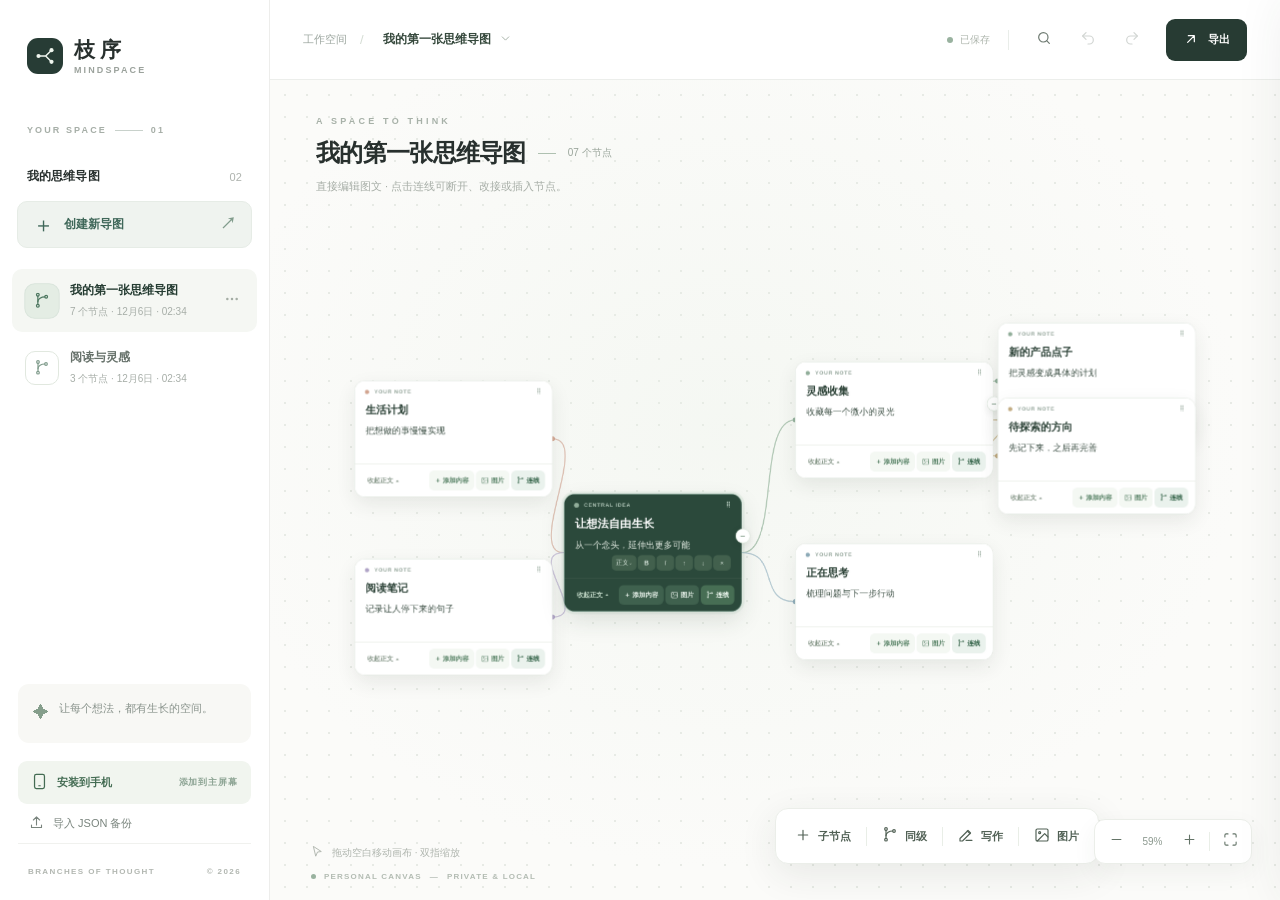
==== commit c45d350b: "publish: Zhixu Android APK and download site [skip ci]" ====
--- a/zhixu/index.html
+++ b/zhixu/index.html
@@ -15,7 +15,8 @@
   <link rel="stylesheet" href="motion.css" />
   <link rel="stylesheet" href="mobile-v3.css" />
   <link rel="stylesheet" href="article-v11.css" />
-  <title>枝序 1.1 · Mindspace</title>
+  <link rel="stylesheet" href="link-v12.css" />
+  <title>枝序 1.2 · Mindspace</title>
 </head>
 <body>
   <div id="app">
@@ -57,7 +58,7 @@
         <div class="canvas-header">
           <div class="eyebrow">A SPACE TO THINK</div>
           <div class="canvas-title-row"><h1 id="canvas-title">我的思维导图</h1><span class="small-accent-line"></span><span class="node-counter" id="node-count">07 个节点</span></div>
-          <p class="canvas-description">直接点选文字编辑 · 拖动节点顶部移动 · 正文可随时折叠。</p>
+          <p class="canvas-description">直接编辑图文 · 点击连线可断开、改接或插入节点。</p>
         </div>
         <div class="board" id="board" aria-label="思维导图画布">
           <div class="canvas-content" id="canvas-content">
@@ -104,6 +105,7 @@
     <div id="toast" role="status" aria-live="polite"></div>
   </div>
   <script src="motion.js" defer></script>
+  <script src="link-v12.js" defer></script>
   <script src="app.js" defer></script>
 </body>
 </html>
--- a/zhixu/link-v12.css
+++ b/zhixu/link-v12.css
@@ -0,0 +1,31 @@
+/* 枝序 1.2 — connection editing, finger-size hit targets and subtle feedback */
+.connectors .edge-hit {pointer-events:stroke!important;stroke:transparent;stroke-width:28px;fill:none;cursor:pointer;touch-action:none}
+.connectors .edge-line.is-active-edge {stroke:#527d68!important;stroke-width:4px!important;filter:drop-shadow(0 1px 2px #4d8e6433)}
+.connectors .association-line {pointer-events:none;stroke-linecap:round;opacity:.94}
+.connectors .association-line.is-active-edge {stroke:#507994!important;stroke-width:3.8px!important}
+.node.document-node .node-actions .link-origin {background:#eaf2ed;color:#35654a;gap:4px}
+.node.document-node.root .node-actions .link-origin {background:#476e54;color:#f1fbf3}
+.linking-mode .node.document-node.link-node-candidate {box-shadow:0 0 0 3px rgba(119,159,132,.13),0 12px 34px rgba(39,58,43,.09);cursor:crosshair}
+.linking-mode .node.document-node.link-node-candidate:active,.node.document-node.link-target-hover {outline:3px solid #80b899!important;outline-offset:4px}
+.link-banner,.link-edge-actions {position:absolute;z-index:22;left:50%;transform:translateX(-50%);box-shadow:0 12px 34px rgba(24,45,31,.13);border:1px solid #dce8de;background:#fffffff5;backdrop-filter:blur(14px);-webkit-backdrop-filter:blur(14px);display:flex;align-items:center;justify-content:center;gap:7px;padding:7px 10px;max-width:calc(100% - 24px);border-radius:15px;color:#35523e;touch-action:manipulation}
+.link-banner[hidden],.link-edge-actions[hidden],.link-preview[hidden]{display:none!important}
+.link-banner {top:88px;min-height:44px;gap:12px}
+.link-banner-text {font-size:12px;line-height:1.4;white-space:normal;max-width:300px}
+.link-banner button {border:0;white-space:nowrap;background:#e7f0e9;color:#3a694c;font-size:12px;font-weight:700;border-radius:10px;padding:10px 12px;min-height:36px}
+.link-edge-actions {bottom:105px;min-height:48px;white-space:nowrap;gap:4px}
+.link-edge-title {font-size:10px;color:#91a296;padding:0 6px;white-space:nowrap}
+.link-edge-actions button {font-size:12px;font-weight:650;color:#46624e;min-height:38px;padding:8px 10px;border-radius:9px;white-space:nowrap}
+.link-edge-actions button:active {background:#e9f3e9}
+.link-edge-actions button[data-edge-action=cut] {color:#a66b5e}
+.link-preview {position:absolute;z-index:19;inset:0;width:100%;height:100%;overflow:visible;pointer-events:none}
+.link-preview path {fill:none;stroke:#5b9780;stroke-width:3;stroke-linecap:round;stroke-dasharray:8 7;filter:drop-shadow(0 2px 3px #2b6c4140)}
+@media(max-width:780px){
+  .node.document-node .node-actions{justify-content:space-between;gap:4px}
+  .node.document-node .node-actions button{padding:6px 7px;min-height:39px}
+  .link-banner{top:86px;width:max-content;max-width:calc(100% - 22px);padding:6px 9px}
+  .link-banner-text{font-size:12px;max-width:67vw}
+  .link-edge-actions{bottom:calc(136px + env(safe-area-inset-bottom,0px));width:max-content;max-width:calc(100% - 16px);padding:5px 6px}
+  .link-edge-title{display:none}
+  .link-edge-actions button{font-size:11px;padding:8px 8px}
+}
+@media(prefers-reduced-motion:reduce){.node.document-node.link-target-hover{transition:none}}
